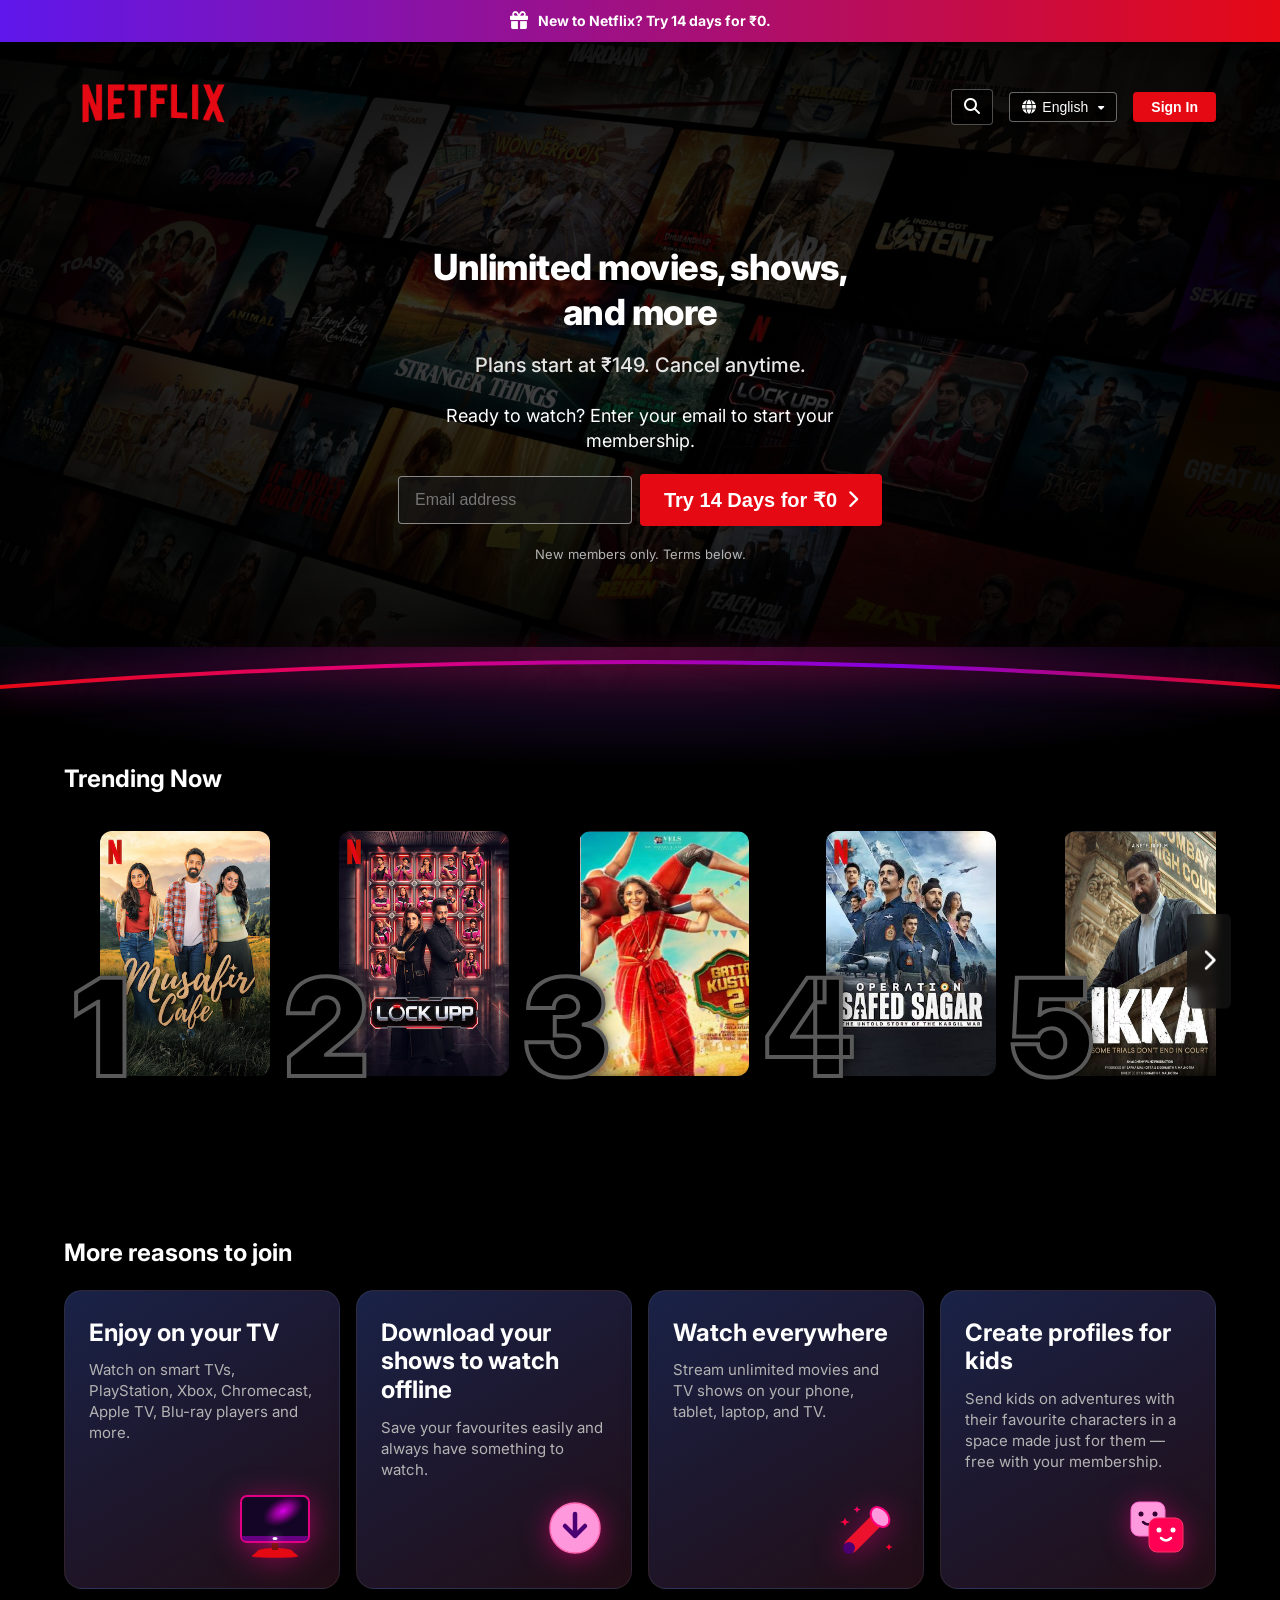
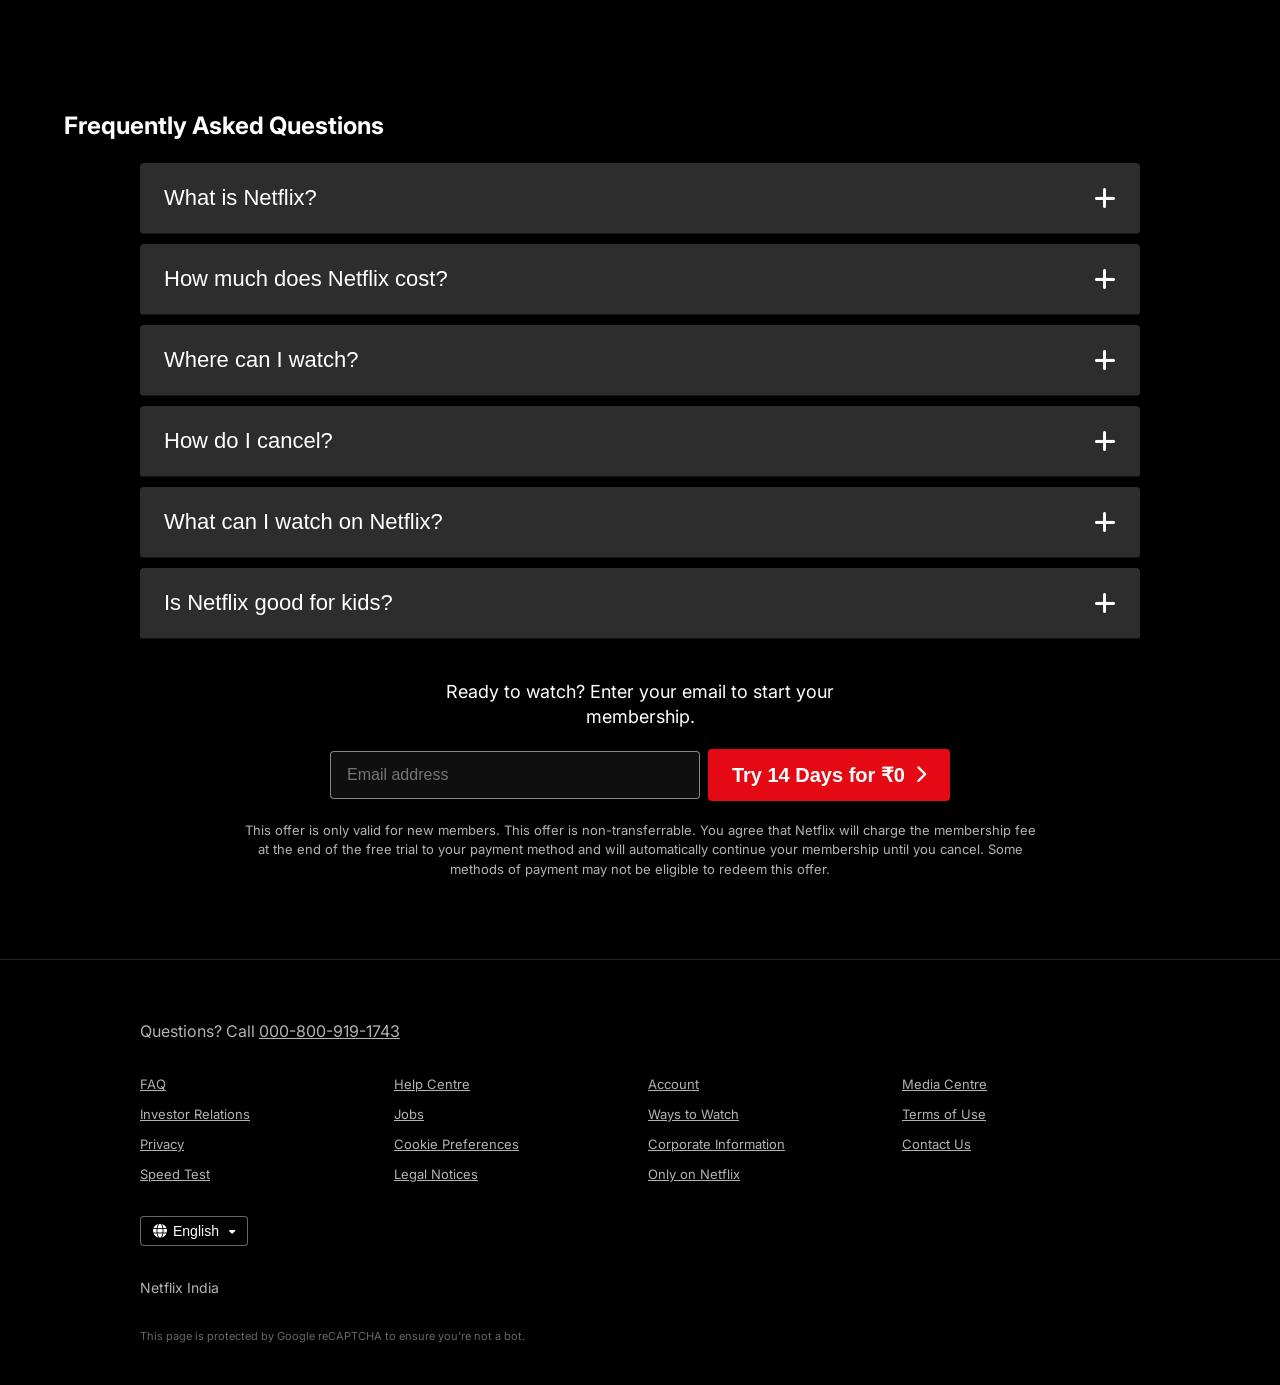
==== index.html @ 6ce434c6 "Initial commit - Netflix Clone" ====
<!DOCTYPE html>
<html lang="en">

<head>
  <meta charset="UTF-8">
  <meta name="viewport" content="width=device-width, initial-scale=1.0">
  <title>Netflix India - Watch TV Shows Online, Watch Movies Online</title>
  <meta name="description"
    content="Watch Netflix movies & TV shows online or stream right to your smart TV, game console, PC, Mac, mobile, tablet and more.">
  <link rel="icon" type="image/x-icon" href="https://assets.nflxext.com/us/ffe/siteui/common/icons/nficon2016.ico">
  <!-- Google Fonts Inter & Dancing Script -->
  <link rel="preconnect" href="https://fonts.googleapis.com">
  <link rel="preconnect" href="https://fonts.gstatic.com" crossorigin>
  <link
    href="https://fonts.googleapis.com/css2?family=Dancing+Script:wght@600;700&family=Inter:wght@300;400;500;600;700;800;900&display=swap"
    rel="stylesheet">
  <!-- FontAwesome Icons -->
  <link rel="stylesheet" href="https://cdnjs.cloudflare.com/ajax/libs/font-awesome/6.5.1/css/all.min.css">
  <link rel="stylesheet" href="style.css">
</head>

<body>

  <!-- ==================== 1. TOP OFFER BANNER ==================== -->
  <div class="top-offer-banner">
    <div class="top-offer-content">
      <i class="fa-solid fa-gift gift-icon"></i>
      <span>New to Netflix? Try 14 days for ₹0.</span>
    </div>
  </div>

  <!-- ==================== 2. HEADER & HERO SECTION ==================== -->
  <div class="hero-section">
    <!-- Background Image Collage with Dark Vignette -->
    <div class="hero-bg-overlay"></div>

    <!-- Navigation Header -->
    <header class="navbar">
      <div class="navbar-left">
        <a href="#" onclick="window.scrollTo({top:0, behavior:'smooth'}); return false;">
          <img src="images/Netflix_Logo.png" alt="Netflix Logo" class="brand-logo">
        </a>
      </div>

      <div class="navbar-right">
        <!-- Expandable Search Widget -->
        <div class="search-widget" id="search-widget">
          <button class="search-toggle-btn" onclick="toggleSearchInput()" aria-label="Search">
            <i class="fa-solid fa-magnifying-glass"></i>
          </button>
          <input type="text" id="search-input" placeholder="Titles, genres..." oninput="handleSearchInput(event)">
          <button class="search-clear-btn" id="search-clear-btn" onclick="clearSearchInput()" style="display:none;">
            <i class="fa-solid fa-xmark"></i>
          </button>
        </div>

        <!-- Language Selector -->
        <div class="lang-dropdown-wrapper">
          <i class="fa-solid fa-globe globe-icon"></i>
          <select id="lang-select" class="lang-select">
            <option value="en" selected>English</option>
            <option value="hi">Hindi</option>
          </select>
          <i class="fa-solid fa-caret-down caret-icon"></i>
        </div>

        <!-- Profile Dropdown & Sign In -->
        <div class="profile-dropdown-container">
          <button class="btn-signin" id="signin-btn" onclick="openSignIn()">Sign In</button>

          <!-- Profile Avatar Button (Logged In State) -->
          <div class="profile-avatar-btn" id="profile-avatar-btn" onclick="toggleProfileMenu()" style="display:none;">
            <img src="https://upload.wikimedia.org/wikipedia/commons/0/0b/Netflix-avatar.png" alt="Profile Avatar"
              class="user-avatar-img">
            <i class="fa-solid fa-caret-down caret-icon"></i>
          </div>

          <!-- Profile Dropdown Box -->
          <div class="profile-menu-box" id="profile-menu-box">
            <div class="profile-menu-user">
              <img src="https://upload.wikimedia.org/wikipedia/commons/0/0b/Netflix-avatar.png" alt="User Avatar"
                class="menu-avatar-img">
              <span class="user-name-text" id="profile-user-name">Mahi Patel</span>
            </div>
            <hr class="profile-menu-divider">
            <ul class="profile-menu-list">
              <li><a href="#" onclick="filterCategory('mylist'); toggleProfileMenu(); return false;"><i
                    class="fa-solid fa-plus"></i> My List</a></li>
              <li><a href="#" onclick="openHelpCenter('what-is-netflix'); toggleProfileMenu(); return false;"><i
                    class="fa-solid fa-circle-question"></i> Help Centre</a></li>
              <li><a href="#"
                  onclick="alert('Navigating to Account Settings...'); toggleProfileMenu(); return false;"><i
                    class="fa-solid fa-user"></i> Account</a></li>
            </ul>
            <hr class="profile-menu-divider">
            <button class="btn-signout" onclick="signOutUser()">Sign out of Netflix</button>
          </div>
        </div>
      </div>
    </header>

    <!-- Hero Centered Content -->
    <div class="hero-content">
      <h1 class="hero-title">Unlimited movies, shows,<br> and more</h1>
      <p class="hero-subtitle">Plans start at ₹149. Cancel anytime.</p>
      <p class="hero-description">Ready to watch? Enter your email to start your<br> membership.</p>

      <!-- Email Form -->
      <form class="email-form" onsubmit="event.preventDefault(); alert('Trial offer activated! Check your email.');">
        <div class="input-group">
          <input type="email" placeholder="Email address" required autocomplete="email">
        </div>
        <button type="submit" class="btn-cta">
          Try 14 Days for ₹0 <i class="fa-solid fa-chevron-right arrow-icon"></i>
        </button>
      </form>

      <span class="terms-subtext">New members only. Terms below.</span>
    </div>

    <!-- Curved Bottom Arc Line Divider -->
    <div class="hero-curve-divider-wrapper">
      <svg class="hero-curve-svg" viewBox="0 0 1440 60" preserveAspectRatio="none">
        <defs>
          <linearGradient id="netflixCurveGrad" x1="0%" y1="0%" x2="100%" y2="0%">
            <stop offset="0%" stop-color="#E50914" />
            <stop offset="30%" stop-color="#E10078" />
            <stop offset="70%" stop-color="#8300E1" />
            <stop offset="100%" stop-color="#E50914" />
          </linearGradient>
        </defs>
        <path d="M 0,55 Q 720,5 1440,55" fill="none" stroke="url(#netflixCurveGrad)" stroke-width="4"
          vector-effect="non-scaling-stroke" />
      </svg>
      <div class="hero-curve-shadow-glow"></div>
    </div>
  </div>

  <!-- ==================== 3. TRENDING NOW CAROUSEL ==================== -->
  <section class="trending-section">
    <div class="section-container">
      <h2 class="section-title">Trending Now</h2>

      <div class="carousel-wrapper">
        <button class="carousel-arrow left-arrow" id="scroll-left-trending" aria-label="Previous">
          <i class="fa-solid fa-chevron-left"></i>
        </button>

        <div class="trending-carousel no-scrollbar" id="trending-carousel">
          <!-- Card 1 -->
          <div class="trending-card" data-show-id="musafir-cafe" onclick="openShowPreview('musafir-cafe')">
            <span class="rank-number">1</span>
            <div class="poster-frame">
              <img src="images/musafir_cafe.png" alt="Musafir Cafe">
            </div>
          </div>

          <!-- Card 2 -->
          <div class="trending-card" data-show-id="lock-upp" onclick="openShowPreview('lock-upp')">
            <span class="rank-number">2</span>
            <div class="poster-frame">
              <img src="images/lock_upp.png" alt="Lock Upp">
            </div>
          </div>

          <!-- Card 3 -->
          <div class="trending-card" data-show-id="batta-kusthi-2" onclick="openShowPreview('batta-kusthi-2')">
            <span class="rank-number">3</span>
            <div class="poster-frame">
              <img src="images/gatta_kusthi_2.png" alt="Gatta Kusthi 2">
            </div>
          </div>

          <!-- Card 4 -->
          <div class="trending-card" data-show-id="operation-safed-sagar"
            onclick="openShowPreview('operation-safed-sagar')">
            <span class="rank-number">4</span>
            <div class="poster-frame">
              <img src="images/operation_safed_sagar.png" alt="Operation Safed Sagar">
            </div>
          </div>

          <!-- Card 5 -->
          <div class="trending-card" data-show-id="ikka" onclick="openShowPreview('ikka')">
            <span class="rank-number">5</span>
            <div class="poster-frame">
              <img src="images/ikka.png" alt="IKKA">
            </div>
          </div>

        </div>

        <button class="carousel-arrow right-arrow" id="scroll-right-trending" aria-label="Next">
          <i class="fa-solid fa-chevron-right"></i>
        </button>
      </div>
    </div>
  </section>

  <!-- ==================== 4. MORE REASONS TO JOIN ==================== -->
  <section class="features-section">
    <div class="section-container">
      <h2 class="section-title">More reasons to join</h2>

      <div class="features-grid">
        <!-- Card 1 -->
        <div class="feature-card">
          <div>
            <h3 class="feature-heading">Enjoy on your TV</h3>
            <p class="feature-subtext">Watch on smart TVs, PlayStation, Xbox, Chromecast, Apple TV, Blu-ray players and
              more.</p>
          </div>
          <div class="feature-icon-wrapper">
            <div class="card-3d-icon tv-3d">
              <svg width="80" height="70" viewBox="0 0 80 70" fill="none">
                <!-- Stand Base (Curved Red Base) -->
                <path d="M 22 62 C 22 57, 58 57, 58 62 L 63 66 C 63 68, 17 68, 17 66 Z" fill="url(#tvStandBaseGrad)"
                  stroke="#e50914" stroke-width="0.5" />
                <rect x="37" y="50" width="6" height="10" fill="#7a0d0d" />

                <!-- TV Outer Frame Bezel -->
                <rect x="6" y="6" width="68" height="46" rx="6" fill="#140824" stroke="url(#tvBezelGlow)"
                  stroke-width="2" />

                <!-- TV Display Screen -->
                <rect x="9" y="9" width="62" height="37" rx="4" fill="url(#tvScreenBg)" />
                <!-- Diagonal Pink Light Reflection Beam -->
                <ellipse cx="48" cy="21" rx="22" ry="13" transform="rotate(-30 48 21)" fill="url(#tvScreenBeam)"
                  opacity="0.9" />

                <!-- Bottom Bezel Bar & White Power Indicator Dot -->
                <path d="M 7 46 L 73 46 A 4 4 0 0 1 69 51 L 11 51 A 4 4 0 0 1 7 46 Z" fill="url(#tvBottomBarGrad)" />
                <ellipse cx="40" cy="48.5" rx="2.5" ry="1.5" fill="#ffffff" filter="drop-shadow(0 0 4px #ffffff)" />

                <defs>
                  <!-- Bezel Outline Gradient: Red on Top-Right, Purple on Bottom-Left -->
                  <linearGradient id="tvBezelGlow" x1="0" y1="52" x2="74" y2="6">
                    <stop offset="0%" stop-color="#9900cc" />
                    <stop offset="45%" stop-color="#ff0066" />
                    <stop offset="100%" stop-color="#ff3333" />
                  </linearGradient>

                  <!-- Stand Base Gradient -->
                  <linearGradient id="tvStandBaseGrad" x1="40" y1="57" x2="40" y2="68">
                    <stop offset="0%" stop-color="#e50914" />
                    <stop offset="100%" stop-color="#4a0000" />
                  </linearGradient>

                  <!-- Dark Screen Base -->
                  <linearGradient id="tvScreenBg" x1="0" y1="0" x2="62" y2="37">
                    <stop offset="0%" stop-color="#140526" />
                    <stop offset="100%" stop-color="#080010" />
                  </linearGradient>

                  <!-- Diagonal Beam Reflection -->
                  <radialGradient id="tvScreenBeam" cx="50%" cy="50%" r="50%">
                    <stop offset="0%" stop-color="#f000ff" />
                    <stop offset="45%" stop-color="#b300b3" stop-opacity="0.8" />
                    <stop offset="100%" stop-color="#800080" stop-opacity="0" />
                  </radialGradient>

                  <!-- Bottom Bar Gradient -->
                  <linearGradient id="tvBottomBarGrad" x1="7" y1="48" x2="73" y2="48">
                    <stop offset="0%" stop-color="#660080" />
                    <stop offset="50%" stop-color="#990066" />
                    <stop offset="100%" stop-color="#cc0044" />
                  </linearGradient>
                </defs>
              </svg>
            </div>
          </div>
        </div>

        <!-- Card 2 -->
        <div class="feature-card">
          <div>
            <h3 class="feature-heading">Download your shows to watch offline</h3>
            <p class="feature-subtext">Save your favourites easily and always have something to watch.</p>
          </div>
          <div class="feature-icon-wrapper">
            <div class="card-3d-icon download-3d">
              <svg width="64" height="64" viewBox="0 0 64 64" fill="none">
                <circle cx="32" cy="32" r="30" fill="url(#dlGlow)" opacity="0.4" />
                <circle cx="32" cy="32" r="25" fill="url(#dlGrad)" stroke="#ff66b2" stroke-width="1.5" />
                <path d="M 32 18 L 32 40 M 22 30 L 32 40 L 42 30" stroke="#4a0072" stroke-width="4.5"
                  stroke-linecap="round" stroke-linejoin="round" />
                <defs>
                  <radialGradient id="dlGlow" cx="50%" cy="50%" r="50%">
                    <stop offset="0%" stop-color="#ff3399" />
                    <stop offset="100%" stop-color="#e10078" stop-opacity="0" />
                  </radialGradient>
                  <linearGradient id="dlGrad" x1="0" y1="0" x2="64" y2="64">
                    <stop offset="0%" stop-color="#ff99dd" />
                    <stop offset="50%" stop-color="#ff3399" />
                    <stop offset="100%" stop-color="#9900cc" />
                  </linearGradient>
                </defs>
              </svg>
            </div>
          </div>
        </div>

        <!-- Card 3 -->
        <div class="feature-card">
          <div>
            <h3 class="feature-heading">Watch everywhere</h3>
            <p class="feature-subtext">Stream unlimited movies and TV shows on your phone, tablet, laptop, and TV.</p>
          </div>
          <div class="feature-icon-wrapper">
            <div class="card-3d-icon watch-3d">
              <svg width="68" height="68" viewBox="0 0 68 68" fill="none">
                <!-- Telescope / Party Horn Body -->
                <path d="M 20 54 L 46 28" stroke="url(#teleGrad)" stroke-width="14" stroke-linecap="round" />
                <!-- Purple Base Collar -->
                <circle cx="18" cy="56" r="6" fill="#4a0072" />
                <!-- Front Lens Rim -->
                <ellipse cx="49" cy="25" rx="8" ry="11" transform="rotate(-40 49 25)" fill="url(#lensGrad)"
                  stroke="#ff007f" stroke-width="2" />
                <!-- 3 Floating Red Stars -->
                <!-- Top Left Star -->
                <path d="M 14 26 L 15.5 29 L 19 30 L 15.5 31 L 14 34 L 12.5 31 L 9 30 L 12.5 29 Z" fill="#ff0044" />
                <!-- Mid Left Star -->
                <path d="M 26 14 L 27 16.5 L 29.5 17.5 L 27 18.5 L 26 21 L 25 18.5 L 22.5 17.5 L 25 16.5 Z"
                  fill="#ff0066" />
                <!-- Bottom Right Star -->
                <path d="M 58 52 L 59 54 L 61.5 55 L 59 56 L 58 58.5 L 57 56 L 54.5 55 L 57 54 Z" fill="#ff0033" />
                <defs>
                  <linearGradient id="teleGrad" x1="15" y1="60" x2="55" y2="20">
                    <stop offset="0%" stop-color="#800033" />
                    <stop offset="40%" stop-color="#e50914" />
                    <stop offset="100%" stop-color="#ff2a70" />
                  </linearGradient>
                  <linearGradient id="lensGrad" x1="40" y1="15" x2="55" y2="35">
                    <stop offset="0%" stop-color="#ff99dd" />
                    <stop offset="100%" stop-color="#9900cc" />
                  </linearGradient>
                </defs>
              </svg>
            </div>
          </div>
        </div>

        <!-- Card 4 -->
        <div class="feature-card">
          <div>
            <h3 class="feature-heading">Create profiles for kids</h3>
            <p class="feature-subtext">Send kids on adventures with their favourite characters in a space made just for
              them — free with your membership.</p>
          </div>
          <div class="feature-icon-wrapper">
            <div class="card-3d-icon kids-3d">
              <svg width="68" height="68" viewBox="0 0 68 68" fill="none">
                <!-- Back Face Block -->
                <rect x="8" y="10" width="34" height="34" rx="8" fill="url(#kidsPinkGrad)" stroke="#ff66cc"
                  stroke-width="1" />
                <circle cx="18" cy="22" r="2.5" fill="#330033" />
                <circle cx="32" cy="22" r="2.5" fill="#330033" />
                <path d="M 20 30 Q 25 35 30 30" stroke="#330033" stroke-width="2.5" stroke-linecap="round"
                  fill="none" />

                <!-- Front Face Block -->
                <rect x="26" y="26" width="34" height="34" rx="8" fill="url(#kidsRedGrad)" stroke="#ff3366"
                  stroke-width="1" />
                <circle cx="36" cy="38" r="2.5" fill="#FFFFFF" />
                <circle cx="50" cy="38" r="2.5" fill="#FFFFFF" />
                <path d="M 38 46 Q 43 51 48 46" stroke="#FFFFFF" stroke-width="2.5" stroke-linecap="round"
                  fill="none" />

                <defs>
                  <linearGradient id="kidsPinkGrad" x1="8" y1="10" x2="42" y2="44">
                    <stop offset="0%" stop-color="#ff99dd" />
                    <stop offset="100%" stop-color="#ff3399" />
                  </linearGradient>
                  <linearGradient id="kidsRedGrad" x1="26" y1="26" x2="60" y2="60">
                    <stop offset="0%" stop-color="#ff0055" />
                    <stop offset="100%" stop-color="#7a0099" />
                  </linearGradient>
                </defs>
              </svg>
            </div>
          </div>
        </div>
      </div>
    </div>
  </section>

  <!-- ==================== 5. FREQUENTLY ASKED QUESTIONS ==================== -->
  <section class="faq-section">
    <div class="section-container">
      <h2 class="section-title">Frequently Asked Questions</h2>

      <div class="faq-accordion">
        <!-- Item 1 -->
        <div class="faq-item" data-article="what-is-netflix">
          <button class="faq-question">
            <span>What is Netflix?</span>
            <i class="fa-solid fa-plus faq-toggle-icon"></i>
          </button>
          <div class="faq-answer">
            <p>Netflix is a streaming service that offers a wide variety of award-winning TV shows, movies, anime,
              documentaries and more – on thousands of internet-connected devices. You can watch as much as you want,
              whenever you want, without a single ad – all for one low monthly price.</p>
            <button class="btn-help-link" onclick="openHelpCenter('what-is-netflix')">
              <i class="fa-solid fa-circle-info"></i> Read full Help Center article
            </button>
          </div>
        </div>

        <!-- Item 2 -->
        <div class="faq-item" data-article="cost">
          <button class="faq-question">
            <span>How much does Netflix cost?</span>
            <i class="fa-solid fa-plus faq-toggle-icon"></i>
          </button>
          <div class="faq-answer">
            <p>Watch Netflix on your smartphone, tablet, Smart TV, laptop, or streaming device, all for one fixed
              monthly fee. Plans range from ₹149 to ₹649 a month. No extra costs, no contracts.</p>
            <button class="btn-help-link" onclick="openHelpCenter('cost')">
              <i class="fa-solid fa-circle-info"></i> Read full Help Center article
            </button>
          </div>
        </div>

        <!-- Item 3 -->
        <div class="faq-item" data-article="where-to-watch">
          <button class="faq-question">
            <span>Where can I watch?</span>
            <i class="fa-solid fa-plus faq-toggle-icon"></i>
          </button>
          <div class="faq-answer">
            <p>Watch anywhere, anytime. Sign in with your Netflix account to watch instantly on the web at netflix.com
              from your personal computer or on any internet-connected device that offers the Netflix app, including
              smart TVs, smartphones, tablets, streaming media players and game consoles.</p>
            <button class="btn-help-link" onclick="openHelpCenter('where-to-watch')">
              <i class="fa-solid fa-circle-info"></i> Read full Help Center article
            </button>
          </div>
        </div>

        <!-- Item 4 -->
        <div class="faq-item" data-article="cancel">
          <button class="faq-question">
            <span>How do I cancel?</span>
            <i class="fa-solid fa-plus faq-toggle-icon"></i>
          </button>
          <div class="faq-answer">
            <p>Netflix is flexible. There are no annoying contracts and no commitments. You can easily cancel your
              account online in two clicks. There are no cancellation fees — start or stop your account anytime.</p>
            <button class="btn-help-link" onclick="openHelpCenter('cancel')">
              <i class="fa-solid fa-circle-info"></i> Read full Help Center article
            </button>
          </div>
        </div>

        <!-- Item 5 -->
        <div class="faq-item" data-article="content">
          <button class="faq-question">
            <span>What can I watch on Netflix?</span>
            <i class="fa-solid fa-plus faq-toggle-icon"></i>
          </button>
          <div class="faq-answer">
            <p>Netflix has an extensive library of feature films, documentaries, TV shows, anime, award-winning Netflix
              originals, and more. Watch as much as you want, anytime you want.</p>
            <button class="btn-help-link" onclick="openHelpCenter('content')">
              <i class="fa-solid fa-circle-info"></i> Read full Help Center article
            </button>
          </div>
        </div>

        <!-- Item 6 -->
        <div class="faq-item" data-article="kids">
          <button class="faq-question">
            <span>Is Netflix good for kids?</span>
            <i class="fa-solid fa-plus faq-toggle-icon"></i>
          </button>
          <div class="faq-answer">
            <p>The Netflix Kids experience is included in your membership to give parents control while kids enjoy
              family-friendly TV shows and movies in their own space. Kids profiles come with PIN-protected parental
              controls that let you restrict the maturity rating of content kids can watch.</p>
            <button class="btn-help-link" onclick="openHelpCenter('kids')">
              <i class="fa-solid fa-circle-info"></i> Read full Help Center article
            </button>
          </div>
        </div>
      </div>

      <!-- Repeat Email Form below FAQ -->
      <div class="faq-email-wrapper">
        <p class="hero-description">Ready to watch? Enter your email to start your membership.</p>
        <form class="email-form" onsubmit="event.preventDefault(); alert('Trial offer activated! Check your email.');">
          <div class="input-group">
            <input type="email" placeholder="Email address" required autocomplete="email">
          </div>
          <button type="submit" class="btn-cta">
            Try 14 Days for ₹0 <i class="fa-solid fa-chevron-right arrow-icon"></i>
          </button>
        </form>
        <p class="legal-offer-text">This offer is only valid for new members. This offer is non-transferrable. You agree
          that Netflix will charge the membership fee at the end of the free trial to your payment method and will
          automatically continue your membership until you cancel. Some methods of payment may not be eligible to redeem
          this offer.</p>
      </div>
    </div>
  </section>

  <!-- ==================== 6. FOOTER ==================== -->
  <footer class="site-footer">
    <div class="footer-container">
      <p class="footer-phone">Questions? Call <a href="tel:000-800-919-1743">000-800-919-1743</a></p>

      <div class="footer-links-grid">
        <div class="footer-col">
          <a href="#">FAQ</a>
          <a href="#">Investor Relations</a>
          <a href="#">Privacy</a>
          <a href="#">Speed Test</a>
        </div>
        <div class="footer-col">
          <a href="#">Help Centre</a>
          <a href="#">Jobs</a>
          <a href="#">Cookie Preferences</a>
          <a href="#">Legal Notices</a>
        </div>
        <div class="footer-col">
          <a href="#">Account</a>
          <a href="#">Ways to Watch</a>
          <a href="#">Corporate Information</a>
          <a href="#">Only on Netflix</a>
        </div>
        <div class="footer-col">
          <a href="#">Media Centre</a>
          <a href="#">Terms of Use</a>
          <a href="#">Contact Us</a>
        </div>
      </div>

      <div class="footer-lang-select">
        <div class="lang-dropdown-wrapper">
          <i class="fa-solid fa-globe globe-icon"></i>
          <select class="lang-select">
            <option value="en" selected>English</option>
            <option value="hi">Hindi</option>
          </select>
          <i class="fa-solid fa-caret-down caret-icon"></i>
        </div>
      </div>

      <p class="country-text">Netflix India</p>

      <p class="recaptcha-text">This page is protected by Google reCAPTCHA to ensure you're not a bot.</p>
    </div>
  </footer>

  <!-- ==================== 7. NETFLIX HELP CENTER MODAL ==================== -->
  <div class="help-center-modal" id="help-center-modal">
    <!-- Help Center Navbar -->
    <header class="help-navbar">
      <div class="help-nav-container">
        <div class="help-brand">
          <img src="images/Netflix_Logo.png" alt="Netflix" class="help-logo">
          <span class="help-divider">|</span>
          <span class="help-title">Help Center</span>
        </div>
        <div class="help-nav-right">
          <button class="btn-join-netflix" onclick="closeHelpCenter()">Join Netflix</button>
          <a href="login.html" class="btn-signin">Sign In</a>
        </div>
      </div>
    </header>

    <!-- Help Center Body Container -->
    <main class="help-body">
      <div class="help-container">
        <button class="back-link" onclick="closeHelpCenter()">
          <i class="fa-solid fa-arrow-left"></i> Back to Help Home
        </button>

        <div class="help-layout">
          <!-- Main Article View -->
          <article class="help-main-content">
            <h1 class="article-title" id="article-title">What is Netflix?</h1>

            <div class="article-hero-media">
              <img src="https://images.unsplash.com/photo-1574375927938-d5a98e8ffe85?auto=format&fit=crop&w=1000&q=80"
                alt="Netflix Devices" id="article-img-1" class="article-img">
            </div>

            <div class="article-body-text" id="article-body-text">
              <p>Netflix is a subscription-based <strong>streaming service</strong> that allows our members to watch TV
                shows and movies on an internet-connected device.</p>
              <p>Depending on your plan, you can also download TV shows and movies to your iOS, Android, or Windows 10
                device and watch without an internet connection!</p>

              <h2 class="sub-heading">TV Shows & Movies</h2>
              <div class="article-hero-media">
                <img src="https://images.unsplash.com/photo-1536440136628-849c177e76a1?auto=format&fit=crop&w=1000&q=80"
                  alt="TV Shows and Movies" class="article-img">
              </div>
              <p>Netflix content varies by region and may change over time. You can watch a variety of <a href="#"
                  class="red-link">award-winning Netflix originals, TV shows, movies, documentaries, and more</a>.</p>
              <p>The more you watch, the better Netflix gets at <a href="#" class="red-link">recommending TV shows and
                  movies</a>.</p>
            </div>
          </article>

          <!-- Right Sidebar: Related Articles -->
          <aside class="help-sidebar">
            <div class="related-card">
              <div class="related-header-line"></div>
              <h3 class="related-heading">Related Articles</h3>
              <ul class="related-list">
                <li><a href="#" onclick="openHelpCenter('what-is-netflix')"><i class="fa-regular fa-file-lines"></i>
                    Getting started with Netflix</a></li>
                <li><a href="#" onclick="openHelpCenter('cost')"><i class="fa-regular fa-file-lines"></i> Billing and
                    Payments</a></li>
                <li><a href="#" onclick="openHelpCenter('where-to-watch')"><i class="fa-regular fa-file-lines"></i>
                    Netflix Gift Cards</a></li>
                <li><a href="#" onclick="openHelpCenter('cancel')"><i class="fa-regular fa-file-lines"></i> Can't sign
                    in to Netflix</a></li>
                <li><a href="#" onclick="openHelpCenter('kids')"><i class="fa-regular fa-file-lines"></i> How to create,
                    edit, or delete profiles</a></li>
              </ul>
            </div>
          </aside>
        </div>
      </div>
    </main>
  </div>

  <!-- ==================== 8. NETFLIX SIGN IN MODAL ==================== -->
  <div class="signin-modal" id="signin-modal" onclick="closeSignInOnBackdrop(event)">
      <!-- Sign In Navbar -->
      <header class="signin-navbar">
        <div class="signin-nav-container">
          <a href="#" onclick="closeSignIn(); return false;" aria-label="Netflix Home">
            <img src="images/Netflix_Logo.png" alt="Netflix Logo" class="signin-logo-img">
          </a>
          <button class="signin-close-btn" onclick="closeSignIn()" aria-label="Back to Home">
            <i class="fa-solid fa-xmark"></i>
          </button>
        </div>
      </header>

      <!-- Sign In Main Content -->
      <main class="signin-body">
        <div class="signin-card">
          <h1 class="signin-title">Enter your info to sign in</h1>
          <p class="signin-subtitle">Or get started with a new account.</p>

          <form class="signin-form" onsubmit="handleSignInSubmit(event)">
            <div class="signin-input-group">
              <label for="signin-email">Email or mobile number</label>
              <input type="text" id="signin-email" placeholder="mahipatel.mp2710@gmail.com" value="mahipatel.mp2710@gmail.com" required>
            </div>

            <button type="submit" class="btn-signin-continue">Continue</button>
          </form>

          <div class="signin-help-toggle" id="signin-help-toggle" onclick="toggleSignInHelp()">
            <span>Get Help</span>
            <i class="fa-solid fa-chevron-down caret-icon" id="help-caret"></i>
          </div>
          <div class="signin-help-content" id="signin-help-content">
            <p><a href="#">Forgot email or password?</a></p>
            <p><a href="#">Need help signing in?</a></p>
          </div>
          <p class="signin-recaptcha">This page is protected by Google reCAPTCHA to ensure you're not a bot.</p>
        </div>
      </main>
    </div>

    <!-- ==================== 9. SHOW DETAIL PREVIEW MODAL ==================== -->
    <div class="show-preview-modal" id="show-preview-modal" onclick="closeShowPreviewOnBackdrop(event)">
      <!-- Central Preview Card Window -->
      <div class="show-preview-card" onclick="event.stopPropagation()">
        <!-- Close Button (X) -->
        <button class="preview-close-btn" onclick="closeShowPreview()" aria-label="Close modal">
          <i class="fa-solid fa-xmark"></i>
        </button>

        <!-- Banner Header Image Section -->
        <div class="preview-banner-wrapper">
          <img id="preview-banner-img" src="images/musafir_cafe.png" alt="Show Banner" class="preview-banner-img">
          <div class="preview-banner-gradient"></div>
          <div class="preview-title-logo-box">
            <h2 id="preview-title-text" class="preview-logo-title-text">Musafir Cafe</h2>
          </div>
        </div>

        <!-- Detail Body Section -->
        <div class="preview-details-body">
          <!-- Metadata Tag Pills -->
          <div class="preview-tags-row" id="preview-tags-row">
            <span class="preview-tag-pill">2026</span>
            <span class="preview-tag-pill">U/A 13+</span>
            <span class="preview-tag-pill">Show</span>
            <span class="preview-tag-pill">Romance</span>
            <span class="preview-tag-pill">Dramas</span>
          </div>

          <!-- Synopsis / Story Description -->
          <p id="preview-show-desc" class="preview-description-text">
            Chander feels an undeniable connection with Sudha. Years later, he builds a new life in the hills with
            Preeti, but memories of the past linger.
          </p>

          <!-- Red CTA Button -->
          <div class="preview-cta-wrapper">
            <button class="btn-preview-red-cta" onclick="alert('Trial activated! Check your email to start watching.'); closeShowPreview();">
              Try 14 Days for ₹0 <i class="fa-solid fa-chevron-right arrow-icon"></i>
            </button>
            <p class="preview-terms-subtext">New members only. Terms below.</p>
          </div>
        </div>
      </div>
    </div>

    <!-- ==================== 10. VIDEO TRAILER PLAYER MODAL ==================== -->
    <div class="video-player-modal" id="video-player-modal">
      <div class="video-player-header">
        <button class="btn-back-player" onclick="closeVideoPlayer()">
          <i class="fa-solid fa-arrow-left"></i> <span id="player-title">Official Trailer</span>
        </button>
        <span class="player-maturity-tag" id="player-maturity">U/A 13+</span>
      </div>

      <!-- Video Container -->
      <div class="video-container">
        <video id="netflix-trailer-video" controls autoplay loop playsinline>
          <source src="https://commondatastorage.googleapis.com/gtv-videos-bucket/sample/TearsOfSteel.mp4"
            type="video/mp4">
          Your browser does not support HTML5 video.
        </video>
      </div>
    </div>

    <!-- ==================== 11. TOAST NOTIFICATION ==================== -->
    <div class="netflix-toast-notification" id="netflix-toast">
      <i class="fa-solid fa-circle-check toast-icon"></i>
      <span id="toast-message">Added to My List</span>
    </div>

    <script src="script.js"></script>
</body>

</html>
---- style.css ----
/* ==================== ROOT VARIABLES & RESET ==================== */
:root {
  --netflix-red: #E50914;
  --netflix-dark-red: #B81D24;
  --netflix-black: #000000;
  --netflix-dark-gray: #161616;
  --netflix-card-bg: linear-gradient(149deg, #192247 0%, #210e17 96%);
  --faq-bg: #2D2D2D;
  --faq-hover: #414141;
  --font-family: 'Inter', system-ui, -apple-system, BlinkMacSystemFont, 'Segoe UI', Roboto, sans-serif;
}

* {
  box-sizing: border-box;
  margin: 0;
  padding: 0;
}

body {
  background-color: var(--netflix-black);
  color: #FFFFFF;
  font-family: var(--font-family);
  line-height: 1.4;
  overflow-x: hidden;
  -webkit-font-smoothing: antialiased;
}

/* Custom Scrollbars */
::-webkit-scrollbar {
  width: 8px;
  height: 8px;
}
::-webkit-scrollbar-track {
  background: #000000;
}
::-webkit-scrollbar-thumb {
  background: #333333;
  border-radius: 4px;
}

.no-scrollbar::-webkit-scrollbar {
  display: none;
}
.no-scrollbar {
  -ms-overflow-style: none;
  scrollbar-width: none;
}

/* Common Section Containers */
.section-container {
  max-width: 1200px;
  margin: 0 auto;
  padding: 40px 24px;
}

.section-title {
  font-size: 24px;
  font-weight: 700;
  margin-bottom: 20px;
  color: #FFFFFF;
}

.text-center {
  text-align: center;
}

/* ==================== 1. TOP OFFER BANNER ==================== */
.top-offer-banner {
  width: 100%;
  background: linear-gradient(90deg, #5E17EB 0%, #E50914 100%);
  padding: 10px 16px;
  text-align: center;
  position: sticky;
  top: 0;
  z-index: 100;
  box-shadow: 0 4px 12px rgba(0, 0, 0, 0.4);
}

.top-offer-content {
  display: inline-flex;
  align-items: center;
  justify-content: center;
  gap: 10px;
  font-size: 14px;
  font-weight: 700;
  color: #FFFFFF;
}

.gift-icon {
  font-size: 18px;
}

/* ==================== 2. HEADER & HERO SECTION ==================== */
.hero-section {
  position: relative;
  width: 100%;
  min-height: 650px;
  background: linear-gradient(180deg, rgba(0, 0, 0, 0.8) 0%, rgba(0, 0, 0, 0.5) 50%, rgba(0, 0, 0, 0.9) 100%),
              url('images/Netflix_bg.jpg') no-repeat center center / cover;
  display: flex;
  flex-direction: column;
  justify-content: space-between;
}

.hero-bg-overlay {
  position: absolute;
  inset: 0;
  background: radial-gradient(circle, rgba(0, 0, 0, 0.2) 0%, rgba(0, 0, 0, 0.85) 100%);
  pointer-events: none;
}

.navbar {
  position: relative;
  z-index: 20;
  max-width: 1200px;
  width: 100%;
  margin: 0 auto;
  padding: 24px 24px 0 24px;
  display: flex;
  align-items: center;
  justify-content: space-between;
}

.brand-logo {
  height: 75px;
  width: auto;
  object-fit: contain;
  filter: drop-shadow(0 2px 10px rgba(0,0,0,0.6));
  transition: transform 0.2s ease-in-out;
}
.brand-logo:hover {
  transform: scale(1.03);
}

.navbar-right {
  display: flex;
  align-items: center;
  gap: 16px;
}

.lang-dropdown-wrapper {
  position: relative;
  display: inline-flex;
  align-items: center;
  background-color: rgba(0, 0, 0, 0.6);
  border: 1px solid rgba(255, 255, 255, 0.4);
  border-radius: 4px;
  padding: 6px 12px;
}

.globe-icon {
  font-size: 14px;
  color: #FFF;
  margin-right: 6px;
}

.caret-icon {
  font-size: 10px;
  color: #FFF;
  margin-left: 6px;
  pointer-events: none;
}

.lang-select {
  background: transparent;
  border: none;
  color: #FFFFFF;
  font-size: 14px;
  font-weight: 500;
  outline: none;
  cursor: pointer;
  appearance: none;
  padding-right: 4px;
}
.lang-select option {
  background-color: #161616;
  color: #FFF;
}

.btn-signin {
  background-color: var(--netflix-red);
  color: #FFFFFF;
  border: none;
  border-radius: 4px;
  padding: 7px 18px;
  font-size: 14px;
  font-weight: 700;
  cursor: pointer;
  text-decoration: none;
  display: inline-flex;
  align-items: center;
  justify-content: center;
  transition: background-color 0.2s;
}
.btn-signin:hover {
  background-color: var(--netflix-dark-red);
}

.hero-content {
  position: relative;
  z-index: 20;
  max-width: 800px;
  margin: 0 auto;
  padding: 60px 24px;
  text-align: center;
}

.hero-title {
  font-size: 36px;
  font-weight: 800;
  line-height: 1.25;
  margin-bottom: 16px;
  letter-spacing: -0.5px;
}

.hero-subtitle {
  font-size: 20px;
  font-weight: 500;
  margin-bottom: 24px;
  color: #E5E5E5;
}

.hero-description {
  font-size: 18px;
  font-weight: 400;
  margin: 0 auto 20px auto;
  max-width: 480px;
  color: #FFFFFF;
  line-height: 1.4;
}

.email-form {
  display: flex;
  flex-direction: row;
  align-items: center;
  justify-content: center;
  gap: 8px;
  width: 100%;
  max-width: 620px;
  margin: 0 auto 16px auto;
}

.input-group {
  flex: 1;
  min-width: 0;
}

.input-group input {
  width: 100%;
  background-color: rgba(22, 22, 22, 0.7);
  border: 1px solid rgba(255, 255, 255, 0.5);
  border-radius: 4px;
  padding: 14px 16px;
  color: #FFFFFF;
  font-size: 16px;
  outline: none;
  transition: border-color 0.2s;
}
.input-group input:focus {
  border-color: #FFFFFF;
  background-color: rgba(22, 22, 22, 0.9);
}

.btn-cta {
  background-color: var(--netflix-red);
  color: #FFFFFF;
  border: none;
  border-radius: 4px;
  padding: 14px 24px;
  font-size: 20px;
  font-weight: 700;
  cursor: pointer;
  display: inline-flex;
  align-items: center;
  gap: 10px;
  transition: background-color 0.2s, transform 0.2s;
  white-space: nowrap;
  flex-shrink: 0;
}
.btn-cta:hover {
  background-color: var(--netflix-dark-red);
  transform: scale(1.02);
}

.arrow-icon {
  font-size: 18px;
}

.terms-subtext {
  font-size: 13px;
  color: #B3B3B3;
}

/* Curved Bottom Divider matching Netflix Header Arc */
.hero-curve-divider-wrapper {
  position: relative;
  width: 100%;
  height: 60px;
  margin-top: -30px;
  z-index: 25;
  pointer-events: none;
}

.hero-curve-svg {
  width: 100%;
  height: 60px;
  display: block;
  filter: drop-shadow(0 0 15px rgba(225, 0, 120, 0.85));
}

.hero-curve-shadow-glow {
  position: absolute;
  top: 15px;
  left: 0;
  right: 0;
  height: 120px;
  background: radial-gradient(60% 100% at 50% 0%, rgba(120, 20, 80, 0.5) 0%, rgba(15, 5, 25, 0.95) 60%, rgba(0, 0, 0, 0) 100%);
  pointer-events: none;
  z-index: -1;
}

/* ==================== 3. TRENDING NOW CAROUSEL ==================== */
.trending-section {
  position: relative;
  z-index: 10;
  padding: 30px 0 50px 0;
}

.carousel-wrapper {
  position: relative;
}

.trending-carousel {
  display: flex;
  align-items: flex-end;
  gap: 14px;
  overflow-x: auto;
  padding: 15px 10px 30px 10px;
  scroll-behavior: smooth;
}

.trending-card {
  display: flex;
  align-items: flex-end;
  flex-shrink: 0;
  position: relative;
  cursor: pointer;
  user-select: none;
}

.rank-number {
  font-size: 135px;
  font-weight: 900;
  line-height: 0.72;
  color: #000000;
  -webkit-text-stroke: 4px #595959;
  text-shadow: 0 0 15px rgba(0, 0, 0, 0.9);
  margin-right: -30px;
  z-index: 10;
  user-select: none;
  pointer-events: none;
  font-family: 'Inter', sans-serif;
}

.poster-frame {
  position: relative;
  width: 170px;
  height: 245px;
  border-radius: 12px;
  overflow: hidden;
  background-color: #141414;
  box-shadow: 0 6px 18px rgba(0, 0, 0, 0.8);
  transition: transform 0.3s cubic-bezier(0.16, 1, 0.3, 1), box-shadow 0.3s;
}

.trending-card:hover .poster-frame {
  transform: scale(1.06);
  box-shadow: 0 12px 30px rgba(0, 0, 0, 0.9);
}

.poster-frame img {
  width: 100%;
  height: 100%;
  object-fit: fill;
  display: block;
}

.netflix-badge {
  display: none;
}

.carousel-arrow {
  position: absolute;
  top: 50%;
  transform: translateY(-50%);
  z-index: 30;
  width: 44px;
  height: 95px;
  background-color: rgba(20, 20, 20, 0.75);
  border: none;
  border-radius: 6px;
  color: #FFFFFF;
  font-size: 22px;
  cursor: pointer;
  display: flex;
  align-items: center;
  justify-content: center;
  transition: background-color 0.2s, opacity 0.3s ease;
  backdrop-filter: blur(4px);
}

.carousel-arrow.left-arrow {
  left: -15px;
}

.carousel-arrow.right-arrow {
  right: -15px;
}

.carousel-arrow:hover {
  background-color: rgba(20, 20, 20, 0.95);
}

/* ==================== 4. MORE REASONS TO JOIN ==================== */
.features-grid {
  display: grid;
  grid-template-columns: repeat(4, 1fr);
  gap: 16px;
}

.feature-card {
  position: relative;
  width: 100%;
  background: var(--netflix-card-bg);
  border: 1px solid rgba(255, 255, 255, 0.08);
  border-radius: 18px;
  padding: 28px 24px;
  min-height: 230px;
  display: flex;
  flex-direction: column;
  justify-content: space-between;
  box-shadow: 0 8px 24px rgba(0, 0, 0, 0.4);
  transition: transform 0.3s, border-color 0.3s;
}
.feature-card:hover {
  transform: translateY(-4px);
  border-color: rgba(255, 255, 255, 0.2);
}

.feature-heading {
  font-size: 24px;
  font-weight: 700;
  margin-bottom: 12px;
  color: #FFFFFF;
  line-height: 1.2;
}

.feature-subtext {
  font-size: 15px;
  color: #B3B3B3;
  line-height: 1.4;
}

.feature-icon-wrapper {
  display: flex;
  justify-content: flex-end;
  margin-top: 16px;
}

.card-3d-icon {
  position: relative;
  display: flex;
  align-items: center;
  justify-content: center;
  filter: drop-shadow(0 4px 14px rgba(225, 0, 120, 0.6));
  transition: transform 0.3s;
}
.feature-card:hover .card-3d-icon {
  transform: scale(1.08) rotate(3deg);
}

/* ==================== 5. FREQUENTLY ASKED QUESTIONS ==================== */
.faq-section {
  padding: 40px 0;
}

.faq-accordion {
  display: flex;
  flex-direction: column;
  gap: 10px;
  max-width: 1000px;
  margin: 0 auto 40px auto;
}

.faq-item {
  border-radius: 4px;
  overflow: hidden;
}

.faq-question {
  width: 100%;
  background-color: var(--faq-bg);
  color: #FFFFFF;
  border: none;
  padding: 22px 24px;
  font-size: 22px;
  font-weight: 500;
  text-align: left;
  cursor: pointer;
  display: flex;
  align-items: center;
  justify-content: space-between;
  transition: background-color 0.2s;
}
.faq-question:hover {
  background-color: var(--faq-hover);
}

.faq-toggle-icon {
  font-size: 24px;
  transition: transform 0.3s;
}

.faq-item.active .faq-toggle-icon {
  transform: rotate(45deg);
}

.faq-answer {
  max-height: 0;
  overflow: hidden;
  background-color: var(--faq-bg);
  border-top: 1px solid #161616;
  transition: max-height 0.35s ease, padding 0.35s ease;
  padding: 0 24px;
}

.faq-item.active .faq-answer {
  max-height: 1000px !important;
  padding: 24px 24px !important;
}

.faq-answer p {
  font-size: 18px;
  color: #FFFFFF;
  line-height: 1.5;
}

.faq-email-wrapper {
  text-align: center;
  max-width: 800px;
  margin: 0 auto;
}

.legal-offer-text {
  font-size: 13px;
  color: #B3B3B3;
  line-height: 1.5;
  margin-top: 20px;
}

/* ==================== 6. FOOTER ==================== */
.site-footer {
  border-top: 1px solid #222;
  padding: 60px 24px 40px 24px;
  color: #B3B3B3;
  font-size: 14px;
}

.footer-container {
  max-width: 1000px;
  margin: 0 auto;
  display: flex;
  flex-direction: column;
  gap: 24px;
}

.footer-phone {
  font-size: 16px;
  color: #B3B3B3;
  margin-bottom: 8px;
}
.footer-phone a {
  color: #B3B3B3;
  text-decoration: underline;
}

.footer-links-grid {
  display: grid;
  grid-template-columns: repeat(4, 1fr);
  gap: 16px;
}

.footer-col {
  display: flex;
  flex-direction: column;
  gap: 12px;
}

.footer-col a {
  color: #B3B3B3;
  text-decoration: underline;
  font-size: 13px;
}
.footer-col a:hover {
  color: #FFFFFF;
}

.footer-lang-select {
  margin-top: 8px;
}

.country-text {
  font-size: 14px;
  color: #B3B3B3;
  margin-top: 8px;
}

.recaptcha-text {
  font-size: 11px;
  color: #666;
  margin-top: 8px;
}

/* Responsive Breakdown */
@media (max-width: 1024px) {
  .features-grid { grid-template-columns: 1fr; gap: 16px; }
  .feature-card { width: 100%; min-height: 220px; padding: 28px 28px; }
}

@media (max-width: 768px) {
  .footer-links-grid { grid-template-columns: repeat(2, 1fr); gap: 16px 24px; }
  .hero-title { font-size: 34px; }
  .hero-subtitle { font-size: 18px; }
  .hero-description { font-size: 16px; }
  .btn-cta { font-size: 18px; padding: 12px 20px; }
  .rank-number { font-size: 110px; }
  .poster-frame { width: 110px; height: 160px; }
}

/* ==================== 7. NETFLIX HELP CENTER MODAL ==================== */
.btn-help-link {
  display: inline-flex;
  align-items: center;
  gap: 8px;
  margin-top: 16px;
  background: transparent;
  border: 1px solid rgba(255, 255, 255, 0.3);
  border-radius: 4px;
  color: #FFFFFF;
  padding: 8px 14px;
  font-size: 14px;
  font-weight: 500;
  cursor: pointer;
  transition: background-color 0.2s, border-color 0.2s;
}
.btn-help-link:hover {
  background-color: rgba(255, 255, 255, 0.1);
  border-color: #FFFFFF;
}

.help-center-modal {
  position: fixed;
  inset: 0;
  z-index: 9999;
  background-color: #FFFFFF;
  color: #222222;
  overflow-y: auto;
  display: none;
  opacity: 0;
  transition: opacity 0.3s ease-in-out;
}

.help-center-modal.active {
  display: block;
  opacity: 1;
}

.help-navbar {
  background-color: #000000;
  color: #FFFFFF;
  padding: 14px 24px;
  border-bottom: 1px solid #333333;
}

.help-nav-container {
  max-width: 1100px;
  margin: 0 auto;
  display: flex;
  align-items: center;
  justify-content: space-between;
}

.help-brand {
  display: flex;
  align-items: center;
  gap: 12px;
}

.help-logo {
  height: 28px;
  width: auto;
}

.help-divider {
  color: #666;
  font-size: 20px;
  font-weight: 300;
}

.help-title {
  font-size: 18px;
  font-weight: 600;
  color: #FFFFFF;
}

.help-nav-right {
  display: flex;
  align-items: center;
  gap: 12px;
}

.btn-join-netflix {
  background: transparent;
  border: 1px solid #666;
  color: #FFFFFF;
  padding: 6px 14px;
  border-radius: 4px;
  font-size: 14px;
  font-weight: 600;
  cursor: pointer;
}
.btn-join-netflix:hover {
  border-color: #FFF;
}

.help-body {
  background-color: #FFFFFF;
  padding: 40px 24px 80px 24px;
  min-height: calc(100vh - 60px);
}

.help-container {
  max-width: 1100px;
  margin: 0 auto;
}

.back-link {
  background: transparent;
  border: none;
  color: #333;
  font-size: 14px;
  font-weight: 600;
  cursor: pointer;
  margin-bottom: 24px;
  display: inline-flex;
  align-items: center;
  gap: 8px;
}
.back-link:hover {
  text-decoration: underline;
}

.help-layout {
  display: grid;
  grid-template-columns: 2fr 1fr;
  gap: 40px;
  align-items: start;
}

.article-title {
  font-size: 40px;
  font-weight: 800;
  color: #141414;
  margin-bottom: 24px;
  line-height: 1.2;
}

.article-hero-media {
  width: 100%;
  border-radius: 12px;
  overflow: hidden;
  margin-bottom: 24px;
  box-shadow: 0 4px 16px rgba(0,0,0,0.15);
}

.article-img {
  width: 100%;
  height: auto;
  display: block;
  object-fit: cover;
}

.article-body-text {
  font-size: 17px;
  line-height: 1.6;
  color: #222222;
}

.article-body-text p {
  margin-bottom: 20px;
}

.sub-heading {
  font-size: 26px;
  font-weight: 700;
  color: #141414;
  margin: 32px 0 16px 0;
  border-top: 1px solid #e6e6e6;
  padding-top: 24px;
}

.red-link {
  color: #e50914;
  text-decoration: underline;
}
.red-link:hover {
  color: #b81d24;
}

/* Sidebar Related Articles */
.related-card {
  background-color: #FFFFFF;
  border: 1px solid #e6e6e6;
  border-radius: 8px;
  padding: 24px;
  position: relative;
  overflow: hidden;
  box-shadow: 0 4px 12px rgba(0,0,0,0.06);
}

.related-header-line {
  position: absolute;
  top: 0;
  left: 0;
  right: 0;
  height: 4px;
  background-color: #e50914;
}

.related-heading {
  font-size: 18px;
  font-weight: 700;
  color: #141414;
  margin-bottom: 20px;
}

.related-list {
  list-style: none;
  display: flex;
  flex-direction: column;
  gap: 16px;
}

.related-list a {
  color: #222222;
  font-size: 15px;
  font-weight: 500;
  text-decoration: underline;
  display: inline-flex;
  align-items: center;
  gap: 10px;
  transition: color 0.2s;
}
.related-list a:hover {
  color: #e50914;
}

@media (max-width: 850px) {
  .help-layout {
    grid-template-columns: 1fr;
  }
}

/* ==================== 8. NETFLIX SIGN IN MODAL ==================== */
.signin-modal {
  position: fixed;
  top: 0;
  left: 0;
  right: 0;
  bottom: 0;
  z-index: 20000;
  background: radial-gradient(ellipse at top center, #2e0508 0%, #0a0103 60%, #000000 100%);
  color: #FFFFFF;
  overflow-y: auto;
  display: none;
  opacity: 0;
  transition: opacity 0.25s ease;
}

.signin-modal.active {
  display: block !important;
  opacity: 1 !important;
  visibility: visible !important;
  pointer-events: auto !important;
}

.signin-navbar {
  padding: 24px 44px;
}

.signin-nav-container {
  max-width: 1100px;
  margin: 0 auto;
  display: flex;
  align-items: center;
  justify-content: space-between;
}

.signin-logo-img {
  height: 48px;
  width: auto;
  display: block;
  filter: drop-shadow(0 2px 8px rgba(0, 0, 0, 0.7));
  transition: transform 0.2s;
}

.signin-logo-img:hover {
  transform: scale(1.03);
}

.signin-close-btn {
  background: rgba(255, 255, 255, 0.1);
  border: 1px solid rgba(255, 255, 255, 0.25);
  border-radius: 50%;
  width: 40px;
  height: 40px;
  color: #FFFFFF;
  font-size: 22px;
  cursor: pointer;
  display: flex;
  align-items: center;
  justify-content: center;
  transition: background-color 0.2s, transform 0.2s;
  backdrop-filter: blur(4px);
}

.signin-close-btn:hover {
  background-color: rgba(255, 255, 255, 0.25);
  transform: scale(1.08);
}

.signin-body {
  display: flex;
  justify-content: center;
  align-items: flex-start;
  padding: 40px 24px 80px 24px;
}

.signin-card {
  max-width: 440px;
  width: 100%;
}

.signin-title {
  font-size: 28px;
  font-weight: 700;
  margin-bottom: 6px;
  color: #FFFFFF;
  line-height: 1.25;
}

.signin-subtitle {
  font-size: 15px;
  color: #B3B3B3;
  margin-bottom: 26px;
}

.signin-form {
  display: flex;
  flex-direction: column;
  gap: 16px;
  margin-bottom: 20px;
}

.signin-input-group {
  display: flex;
  flex-direction: column;
  background-color: #161616;
  border: 1px solid #444444;
  border-radius: 4px;
  padding: 8px 14px 6px 14px;
  transition: border-color 0.2s, background-color 0.2s;
}

.signin-input-group:focus-within {
  border-color: #FFFFFF;
  background-color: #000000;
}

.signin-input-group label {
  font-size: 11px;
  color: #8C8C8C;
  margin-bottom: 2px;
  font-weight: 500;
}

.signin-input-group input {
  background: transparent;
  border: none;
  color: #FFFFFF;
  font-size: 15px;
  font-weight: 500;
  outline: none;
}

.btn-signin-continue {
  background-color: #E50914;
  color: #FFFFFF;
  border: none;
  border-radius: 4px;
  padding: 13px;
  font-size: 16px;
  font-weight: 700;
  cursor: pointer;
  width: 100%;
  transition: background-color 0.2s;
}

.btn-signin-continue:hover {
  background-color: #F40612;
}

.signin-help-toggle {
  display: inline-flex;
  align-items: center;
  gap: 8px;
  color: #FFFFFF;
  font-size: 15px;
  font-weight: 500;
  cursor: pointer;
  margin-top: 20px;
  margin-bottom: 28px;
  user-select: none;
}
.signin-help-toggle:hover {
  text-decoration: underline;
}

.signin-help-content {
  display: none;
  margin-top: -16px;
  margin-bottom: 24px;
  padding-left: 4px;
}
.signin-help-content.active {
  display: block;
}
.signin-help-content p {
  margin-bottom: 8px;
}
.signin-help-content a {
  color: #0071eb;
  font-size: 14px;
  text-decoration: underline;
}

.signin-recaptcha {
  font-size: 13px;
  color: #8c8c8c;
  line-height: 1.5;
}

/* ==================== 9. SHOW DETAIL PREVIEW MODAL ==================== */
.show-preview-modal {
  position: fixed;
  top: 0;
  left: 0;
  right: 0;
  bottom: 0;
  z-index: 10000;
  background-color: rgba(0, 0, 0, 0.85);
  backdrop-filter: blur(8px);
  -webkit-backdrop-filter: blur(8px);
  display: flex;
  flex-direction: column;
  align-items: center;
  justify-content: flex-start;
  padding: 24px 16px 40px 16px;
  overflow-y: auto;
  opacity: 0;
  visibility: hidden;
  pointer-events: none;
  transition: opacity 0.25s ease, visibility 0.25s ease;
}

.show-preview-modal.active {
  display: flex !important;
  opacity: 1 !important;
  visibility: visible !important;
  pointer-events: auto !important;
}

/* Top Notification Banner inside Preview Modal Overlay */
.preview-top-banner {
  margin-bottom: 20px;
  color: #FFFFFF;
  font-size: 15px;
  font-weight: 600;
  display: inline-flex;
  align-items: center;
  gap: 10px;
  padding: 8px 24px;
  border-radius: 20px;
  background: rgba(255, 255, 255, 0.12);
  backdrop-filter: blur(12px);
  box-shadow: 0 4px 15px rgba(0, 0, 0, 0.3);
}

/* Central Preview Card Container */
.show-preview-card,
.show-preview-card-image-mode,
.show-preview-card-frame {
  position: relative;
  width: 100%;
  max-width: 660px;
  background-color: #141414;
  border-radius: 14px;
  overflow: hidden;
  box-shadow: 0 25px 60px rgba(0, 0, 0, 0.95), 0 0 0 1px rgba(255, 255, 255, 0.15);
  transform: scale(0.95) translateY(15px);
  transition: transform 0.3s cubic-bezier(0.16, 1, 0.3, 1);
  margin-bottom: 20px;
}

.show-preview-modal.active .show-preview-card,
.show-preview-modal.active .show-preview-card-image-mode,
.show-preview-modal.active .show-preview-card-frame {
  transform: scale(1) translateY(0);
}

.preview-full-png-img,
.preview-exact-modal-img {
  width: 100%;
  height: auto;
  display: block;
  border-radius: 14px;
  cursor: pointer;
}

/* Close Button (X) */
.preview-close-btn {
  position: absolute;
  top: 16px;
  right: 16px;
  z-index: 30;
  width: 38px;
  height: 38px;
  background-color: rgba(20, 20, 20, 0.7);
  border: 1px solid rgba(255, 255, 255, 0.25);
  border-radius: 50%;
  color: #FFFFFF;
  font-size: 22px;
  cursor: pointer;
  display: flex;
  align-items: center;
  justify-content: center;
  transition: background-color 0.2s, transform 0.2s;
  backdrop-filter: blur(4px);
}

.preview-close-btn:hover {
  background-color: rgba(255, 255, 255, 0.3);
  transform: scale(1.1);
}

/* Banner Image & Gradient Overlay */
.preview-banner-wrapper {
  position: relative;
  width: 100%;
  height: 330px;
  background-color: #141414;
  overflow: hidden;
  border-top-left-radius: 12px;
  border-top-right-radius: 12px;
}

.preview-banner-img {
  width: 100%;
  height: 100%;
  object-fit: cover;
  object-position: center;
  display: block;
}

.preview-banner-gradient {
  position: absolute;
  inset: 0;
  background: linear-gradient(180deg, rgba(20, 20, 20, 0.1) 0%, rgba(20, 20, 20, 0.6) 70%, #141414 100%);
  pointer-events: none;
}

/* Title Overlay Container & Typography */
.preview-title-logo-box {
  position: absolute;
  bottom: 20px;
  left: 28px;
  right: 28px;
  z-index: 10;
}

.preview-logo-title-text {
  font-family: 'Dancing Script', cursive;
  font-size: 52px;
  line-height: 1.1;
  color: #E5C378;
  text-shadow: 0 4px 20px rgba(0, 0, 0, 0.95);
  margin: 0;
  font-weight: 700;
}

/* Details Body Section */
.preview-details-body {
  padding: 24px 32px 36px 32px;
  display: flex;
  flex-direction: column;
  gap: 18px;
}

/* Metadata Tags Row */
.preview-tags-row {
  display: flex;
  flex-wrap: wrap;
  align-items: center;
  gap: 8px;
}

.preview-tag-pill {
  background-color: #2E2E2E;
  color: #D9D9D9;
  border-radius: 4px;
  padding: 4px 10px;
  font-size: 13px;
  font-weight: 600;
  border: 1px solid rgba(255, 255, 255, 0.15);
  display: inline-block;
  line-height: 1.2;
}

/* Description Text */
.preview-description-text {
  font-size: 15px;
  line-height: 1.5;
  color: #E5E5E5;
  font-weight: 400;
}

/* CTA Button & Subtext */
.preview-cta-wrapper {
  display: flex;
  flex-direction: column;
  align-items: flex-start;
  gap: 10px;
  margin-top: 6px;
}

.btn-preview-red-cta {
  background-color: var(--netflix-red);
  color: #FFFFFF;
  border: none;
  border-radius: 4px;
  padding: 14px 28px;
  font-size: 18px;
  font-weight: 700;
  cursor: pointer;
  display: inline-flex;
  align-items: center;
  gap: 12px;
  transition: background-color 0.2s, transform 0.2s;
  box-shadow: 0 4px 14px rgba(229, 9, 20, 0.4);
}

.btn-preview-red-cta:hover {
  background-color: var(--netflix-dark-red);
  transform: scale(1.02);
}

.preview-terms-subtext {
  font-size: 12px;
  color: #B3B3B3;
  margin: 0;
}

/* Custom Show Title Logos matching reference screenshots */
.logo-musafir-cafe {
  font-family: 'Dancing Script', cursive;
  font-size: 58px;
  font-weight: 700;
  color: #FFF2DF;
  text-shadow: 0 4px 25px rgba(0, 0, 0, 0.95);
  margin: 0;
}

.logo-lock-upp {
  display: inline-flex;
  align-items: center;
  gap: 12px;
  background: linear-gradient(180deg, #1C0508 0%, #000000 100%);
  border: 3px solid #FF0033;
  box-shadow: 0 0 20px rgba(255, 0, 51, 0.8), inset 0 0 15px rgba(255, 0, 51, 0.5);
  border-radius: 14px;
  padding: 8px 24px;
  font-weight: 900;
  font-size: 36px;
  color: #FFFFFF;
  letter-spacing: 2px;
  text-transform: uppercase;
  text-shadow: 0 0 10px #FF0033;
}

.logo-operation-safed-sagar {
  display: flex;
  flex-direction: column;
  align-items: flex-start;
  color: #FFFFFF;
  text-shadow: 0 4px 20px rgba(0, 0, 0, 0.95);
  font-family: 'Inter', sans-serif;
}

.logo-operation-safed-sagar .op-sub {
  font-size: 15px;
  font-weight: 800;
  letter-spacing: 7px;
  display: flex;
  align-items: center;
  gap: 4px;
  color: #FFFFFF;
}

.logo-operation-safed-sagar .tricolor-dot {
  width: 14px;
  height: 14px;
  border-radius: 50%;
  background: conic-gradient(#FF9933 0deg 120deg, #FFFFFF 120deg 240deg, #138808 240deg 360deg);
  display: inline-block;
  border: 1px solid #FFF;
}

.logo-operation-safed-sagar .main-title {
  font-size: 38px;
  font-weight: 900;
  letter-spacing: 1px;
  line-height: 1.0;
  margin: 4px 0;
  color: #FFFFFF;
}

.logo-operation-safed-sagar .sub-title {
  font-size: 11px;
  font-weight: 700;
  letter-spacing: 3px;
  color: #CCCCCC;
}

.logo-ikka {
  font-size: 68px;
  font-weight: 900;
  color: #FFFFFF;
  letter-spacing: 6px;
  line-height: 1;
  background: linear-gradient(180deg, #FFFFFF 0%, #B0B0B0 100%);
  -webkit-background-clip: text;
  -webkit-text-fill-color: transparent;
  filter: drop-shadow(0 4px 12px rgba(0,0,0,0.95));
}

.logo-gatta-kusthi {
  display: inline-flex;
  flex-direction: column;
  align-items: center;
  background: linear-gradient(135deg, #7A0A0A 0%, #B81D24 50%, #4A0000 100%);
  border: 3px solid #FFD700;
  box-shadow: 0 0 15px rgba(255, 215, 0, 0.6), inset 0 0 10px rgba(0,0,0,0.8);
  border-radius: 12px;
  padding: 8px 18px;
  text-align: center;
}

.logo-gatta-kusthi .gatta-txt {
  font-size: 18px;
  font-weight: 900;
  color: #FFD700;
  letter-spacing: 1px;
  text-shadow: 0 2px 4px #000;
}

.logo-gatta-kusthi .part2-txt {
  font-size: 11px;
  font-weight: 800;
  color: #FFFFFF;
  background-color: #E50914;
  border-radius: 4px;
  padding: 2px 8px;
  margin-top: 2px;
}

.font-cursive-overlay {
  font-family: 'Dancing Script', cursive;
  font-size: 16px !important;
}

/* ==================== NETFLIX MAIN NAV LINKS ==================== */
.navbar-left {
  display: flex;
  align-items: center;
  gap: 32px;
}

.main-nav-links {
  display: flex;
  align-items: center;
  gap: 18px;
}

.nav-link {
  color: #E5E5E5;
  font-size: 14px;
  font-weight: 500;
  text-decoration: none;
  transition: color 0.2s;
  display: inline-flex;
  align-items: center;
  gap: 6px;
}

.nav-link:hover,
.nav-link.active {
  color: #FFFFFF;
  font-weight: 700;
}

.mylist-count-badge {
  background-color: var(--netflix-red);
  color: #FFFFFF;
  font-size: 11px;
  font-weight: 800;
  border-radius: 10px;
  padding: 2px 7px;
}

/* Search Widget */
.search-widget {
  position: relative;
  display: flex;
  align-items: center;
  background: rgba(0, 0, 0, 0.7);
  border: 1px solid rgba(255, 255, 255, 0.3);
  border-radius: 4px;
  padding: 4px 8px;
  transition: border-color 0.2s;
}

.search-widget.open {
  border-color: #FFFFFF;
  background: rgba(0, 0, 0, 0.9);
}

.search-toggle-btn {
  background: transparent;
  border: none;
  color: #FFFFFF;
  font-size: 16px;
  cursor: pointer;
  padding: 4px;
}

.search-widget input {
  width: 0;
  opacity: 0;
  background: transparent;
  border: none;
  outline: none;
  color: #FFFFFF;
  font-size: 14px;
  transition: width 0.3s ease, opacity 0.3s ease;
}

.search-widget.open input {
  width: 180px;
  opacity: 1;
  padding-left: 8px;
}

.search-clear-btn {
  background: transparent;
  border: none;
  color: #B3B3B3;
  font-size: 14px;
  cursor: pointer;
}
.search-clear-btn:hover { color: #FFF; }

/* Profile Dropdown Menu */
.profile-dropdown-container {
  position: relative;
}

.profile-avatar-btn {
  display: flex;
  align-items: center;
  gap: 6px;
  cursor: pointer;
}

.user-avatar-img,
.menu-avatar-img {
  width: 32px;
  height: 32px;
  border-radius: 4px;
  object-fit: cover;
}

.profile-menu-box {
  position: absolute;
  top: 48px;
  right: 0;
  width: 200px;
  background-color: rgba(18, 18, 18, 0.95);
  border: 1px solid rgba(255, 255, 255, 0.15);
  border-radius: 6px;
  box-shadow: 0 10px 25px rgba(0,0,0,0.8);
  padding: 12px;
  display: none;
  z-index: 100;
  backdrop-filter: blur(10px);
}

.profile-menu-box.active {
  display: block;
}

.profile-menu-user {
  display: flex;
  align-items: center;
  gap: 10px;
  margin-bottom: 8px;
}

.user-name-text {
  font-size: 14px;
  font-weight: 600;
  color: #FFFFFF;
}

.profile-menu-divider {
  border: 0;
  border-top: 1px solid rgba(255, 255, 255, 0.15);
  margin: 8px 0;
}

.profile-menu-list {
  list-style: none;
  display: flex;
  flex-direction: column;
  gap: 8px;
}

.profile-menu-list a {
  color: #D9D9D9;
  font-size: 13px;
  text-decoration: none;
  display: flex;
  align-items: center;
  gap: 10px;
}
.profile-menu-list a:hover { color: #FFF; }

.btn-signout {
  width: 100%;
  background: transparent;
  border: none;
  color: #D9D9D9;
  font-size: 13px;
  font-weight: 600;
  text-align: center;
  cursor: pointer;
  padding: 6px 0;
}
.btn-signout:hover { text-decoration: underline; color: #FFF; }

/* Modal Action Buttons Row */
.modal-buttons-row {
  display: flex;
  align-items: center;
  gap: 12px;
  width: 100%;
  margin-bottom: 8px;
}

.btn-play-video {
  background-color: #FFFFFF;
  color: #000000;
  border: none;
  border-radius: 4px;
  padding: 10px 22px;
  font-size: 16px;
  font-weight: 700;
  cursor: pointer;
  display: inline-flex;
  align-items: center;
  gap: 8px;
  transition: background-color 0.2s, transform 0.2s;
}
.btn-play-video:hover {
  background-color: rgba(255, 255, 255, 0.85);
  transform: scale(1.03);
}

.btn-add-mylist {
  background-color: rgba(42, 42, 42, 0.8);
  border: 1px solid rgba(255, 255, 255, 0.4);
  color: #FFFFFF;
  border-radius: 4px;
  padding: 10px 18px;
  font-size: 15px;
  font-weight: 600;
  cursor: pointer;
  display: inline-flex;
  align-items: center;
  gap: 8px;
  transition: background-color 0.2s, border-color 0.2s;
}
.btn-add-mylist:hover {
  background-color: rgba(60, 60, 60, 0.9);
  border-color: #FFFFFF;
}

/* Video Trailer Player Modal */
.video-player-modal {
  position: fixed;
  inset: 0;
  z-index: 20000;
  background-color: #000000;
  display: none;
  flex-direction: column;
  opacity: 0;
  transition: opacity 0.3s ease;
}

.video-player-modal.active {
  display: flex;
  opacity: 1;
}

.video-player-header {
  position: absolute;
  top: 0;
  left: 0;
  right: 0;
  z-index: 10;
  background: linear-gradient(180deg, rgba(0,0,0,0.8) 0%, rgba(0,0,0,0) 100%);
  padding: 20px 32px;
  display: flex;
  align-items: center;
  justify-content: space-between;
}

.btn-back-player {
  background: transparent;
  border: none;
  color: #FFFFFF;
  font-size: 18px;
  font-weight: 700;
  cursor: pointer;
  display: inline-flex;
  align-items: center;
  gap: 12px;
}
.btn-back-player:hover { opacity: 0.8; }

.player-maturity-tag {
  background: #333;
  color: #FFF;
  font-size: 13px;
  font-weight: 600;
  padding: 4px 10px;
  border-radius: 4px;
}

.video-container {
  width: 100%;
  height: 100%;
  display: flex;
  align-items: center;
  justify-content: center;
  background: #000;
}

#netflix-trailer-video {
  width: 100%;
  height: 100%;
  object-fit: contain;
}

/* Toast Notification */
.netflix-toast-notification {
  position: fixed;
  bottom: 40px;
  left: 50%;
  transform: translateX(-50%) translateY(100px);
  background-color: rgba(20, 20, 20, 0.95);
  border: 1px solid rgba(255, 255, 255, 0.2);
  color: #FFFFFF;
  padding: 12px 24px;
  border-radius: 30px;
  font-size: 15px;
  font-weight: 600;
  display: flex;
  align-items: center;
  gap: 10px;
  box-shadow: 0 8px 24px rgba(0,0,0,0.6);
  z-index: 30000;
  opacity: 0;
  transition: transform 0.3s ease, opacity 0.3s ease;
  pointer-events: none;
}

.netflix-toast-notification.active {
  transform: translateX(-50%) translateY(0);
  opacity: 1;
}

.toast-icon {
  color: #4CAF50;
  font-size: 18px;
}

/* Mobile Responsiveness */
@media (max-width: 768px) {
  .main-nav-links { display: none; }
  .video-player-header { padding: 16px; }
}

@media (max-width: 600px) {
  .show-preview-modal {
    padding: 12px 10px;
  }
  .show-preview-card {
    max-width: 100%;
    border-radius: 8px;
  }
  .preview-banner-wrapper {
    height: 240px;
  }
  .preview-details-body {
    padding: 20px;
  }
  .btn-preview-red-cta {
    width: 100%;
    justify-content: center;
    font-size: 16px;
    padding: 12px 20px;
  }
}
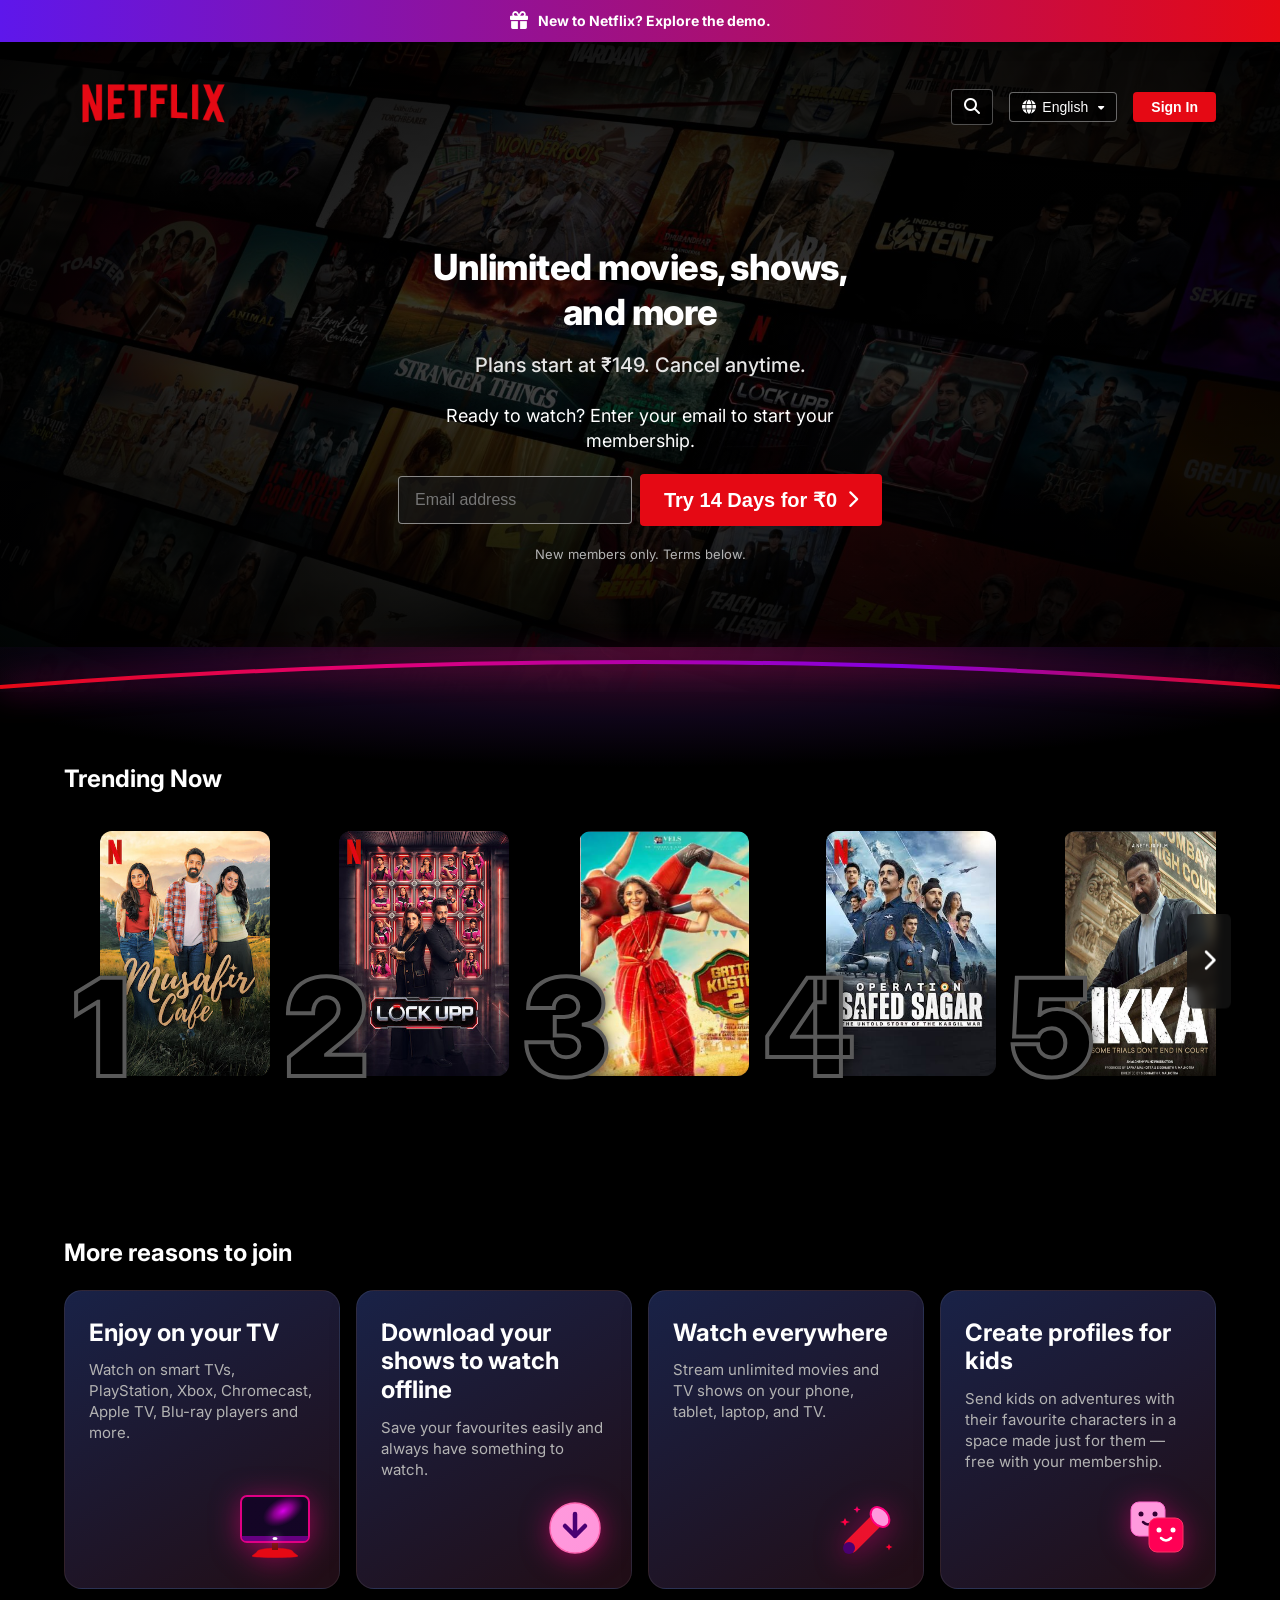
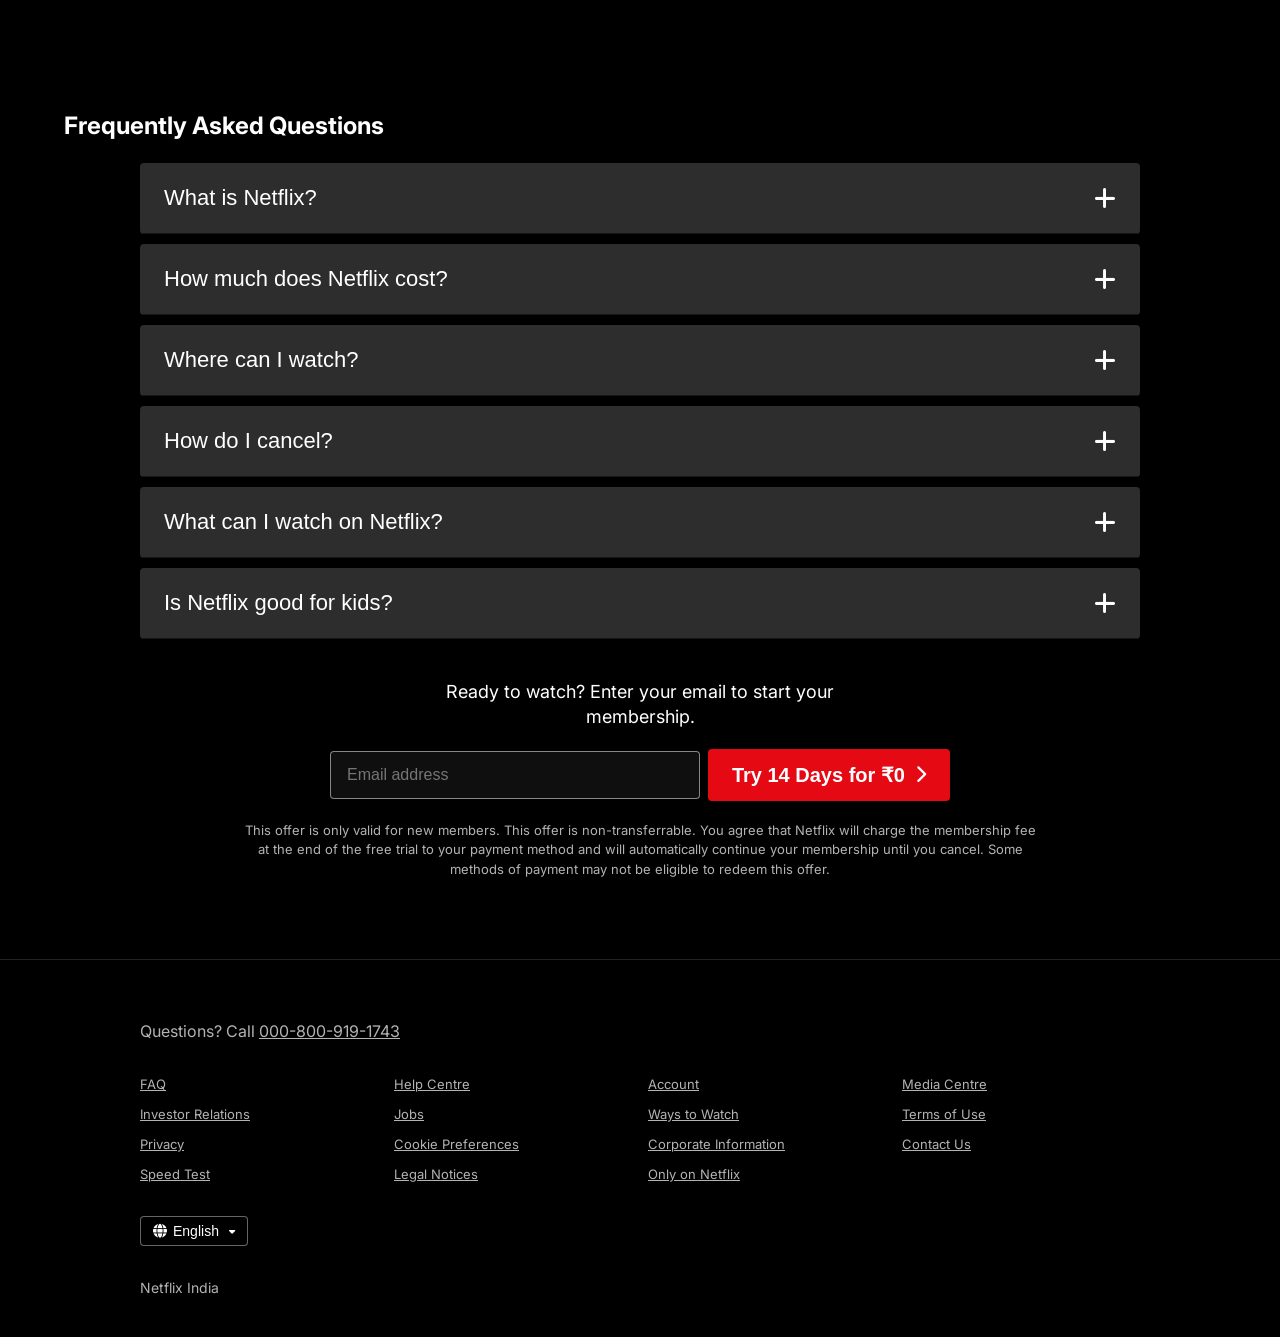
==== commit 5b9989cf: "Update demo sign in and remove personal information" ====
--- a/index.html
+++ b/index.html
@@ -25,7 +25,7 @@
   <div class="top-offer-banner">
     <div class="top-offer-content">
       <i class="fa-solid fa-gift gift-icon"></i>
-      <span>New to Netflix? Try 14 days for ₹0.</span>
+      <span>New to Netflix? Explore the demo.</span>
     </div>
   </div>
 
@@ -546,9 +546,6 @@
       </div>
 
       <p class="country-text">Netflix India</p>
-
-      <p class="recaptcha-text">This page is protected by Google reCAPTCHA to ensure you're not a bot.</p>
-    </div>
   </footer>
 
   <!-- ==================== 7. NETFLIX HELP CENTER MODAL ==================== -->
@@ -644,13 +641,13 @@
       <!-- Sign In Main Content -->
       <main class="signin-body">
         <div class="signin-card">
-          <h1 class="signin-title">Enter your info to sign in</h1>
+          <h1 class="signin-title">Demo Sign In</h1>
           <p class="signin-subtitle">Or get started with a new account.</p>
 
           <form class="signin-form" onsubmit="handleSignInSubmit(event)">
             <div class="signin-input-group">
-              <label for="signin-email">Email or mobile number</label>
-              <input type="text" id="signin-email" placeholder="mahipatel.mp2710@gmail.com" value="mahipatel.mp2710@gmail.com" required>
+              <label for="signin-email">Demo username</label>
+              <input type="text" id="signin-email" placeholder="Enter a demo username" required autocomplete="off">
             </div>
 
             <button type="submit" class="btn-signin-continue">Continue</button>
@@ -664,7 +661,6 @@
             <p><a href="#">Forgot email or password?</a></p>
             <p><a href="#">Need help signing in?</a></p>
           </div>
-          <p class="signin-recaptcha">This page is protected by Google reCAPTCHA to ensure you're not a bot.</p>
         </div>
       </main>
     </div>
